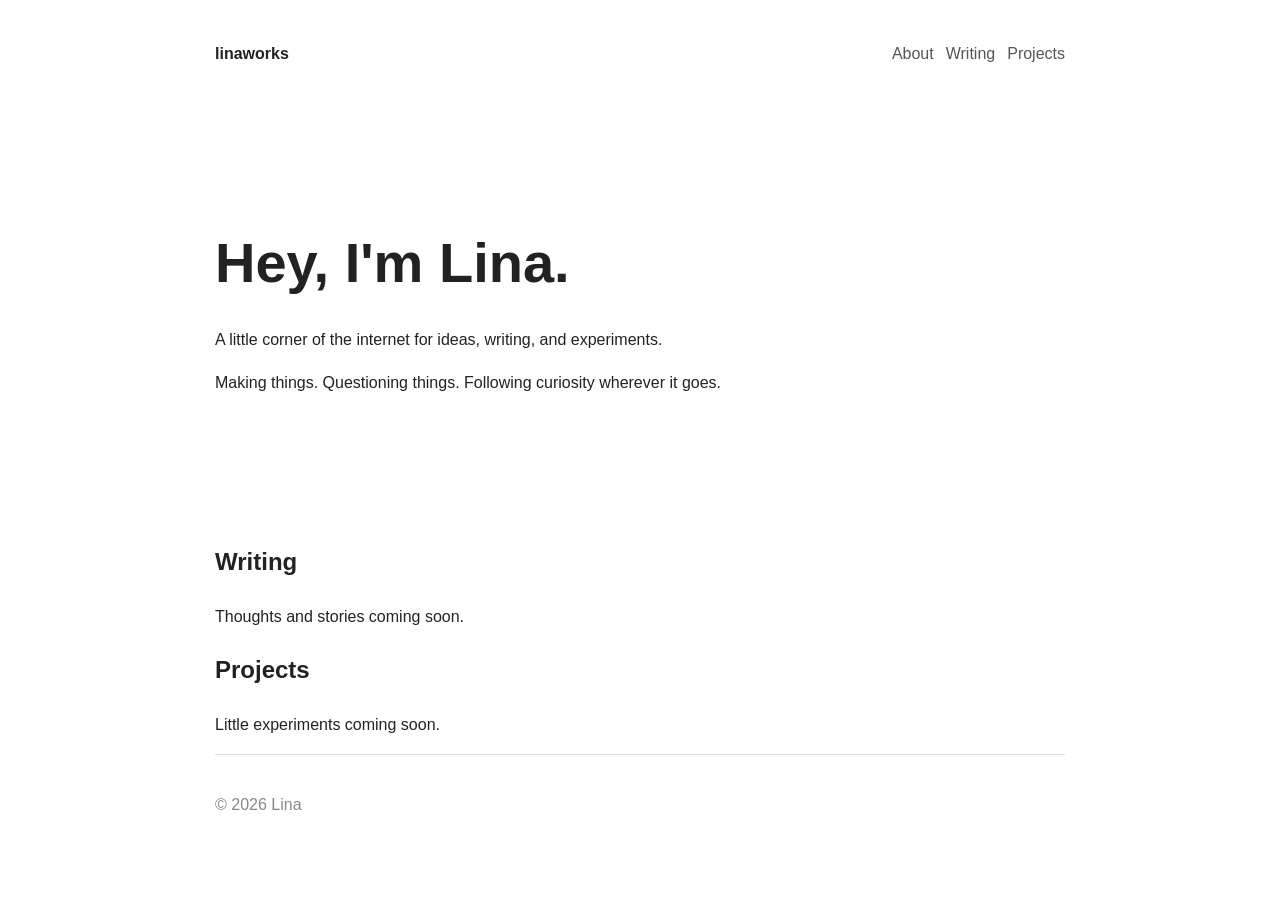
==== index.html @ 33b3e319 "Create index.html" ====
<!DOCTYPE html>
<html lang="en">
<head>
  <meta charset="UTF-8">
  <meta name="viewport" content="width=device-width, initial-scale=1.0">
  <title>Lina — A Little Corner of the Internet</title>
  <style>
    body {
      font-family: Arial, sans-serif;
      color: #222;
      background: #fff;
      max-width: 850px;
      margin: 0 auto;
      padding: 40px 24px;
      line-height: 1.7;
    }
    nav { display: flex; justify-content: space-between; gap: 20px; }
    nav a { color: #555; text-decoration: none; margin-left: 12px; }
    main { padding: 110px 0; }
    h1 { font-size: clamp(36px, 6vw, 56px); margin-bottom: 16px; }
    footer { border-top: 1px solid #ddd; padding-top: 20px; color: #888; }
  </style>
</head>
<body>
  <nav>
    <strong>linaworks</strong>
    <div><a href="#about">About</a><a href="#writing">Writing</a><a href="#projects">Projects</a></div>
  </nav>
  <main id="about">
    <h1>Hey, I'm Lina.</h1>
    <p>A little corner of the internet for ideas, writing, and experiments.</p>
    <p>Making things. Questioning things. Following curiosity wherever it goes.</p>
  </main>
  <section id="writing"><h2>Writing</h2><p>Thoughts and stories coming soon.</p></section>
  <section id="projects"><h2>Projects</h2><p>Little experiments coming soon.</p></section>
  <footer><p>© 2026 Lina</p></footer>
</body>
</html>
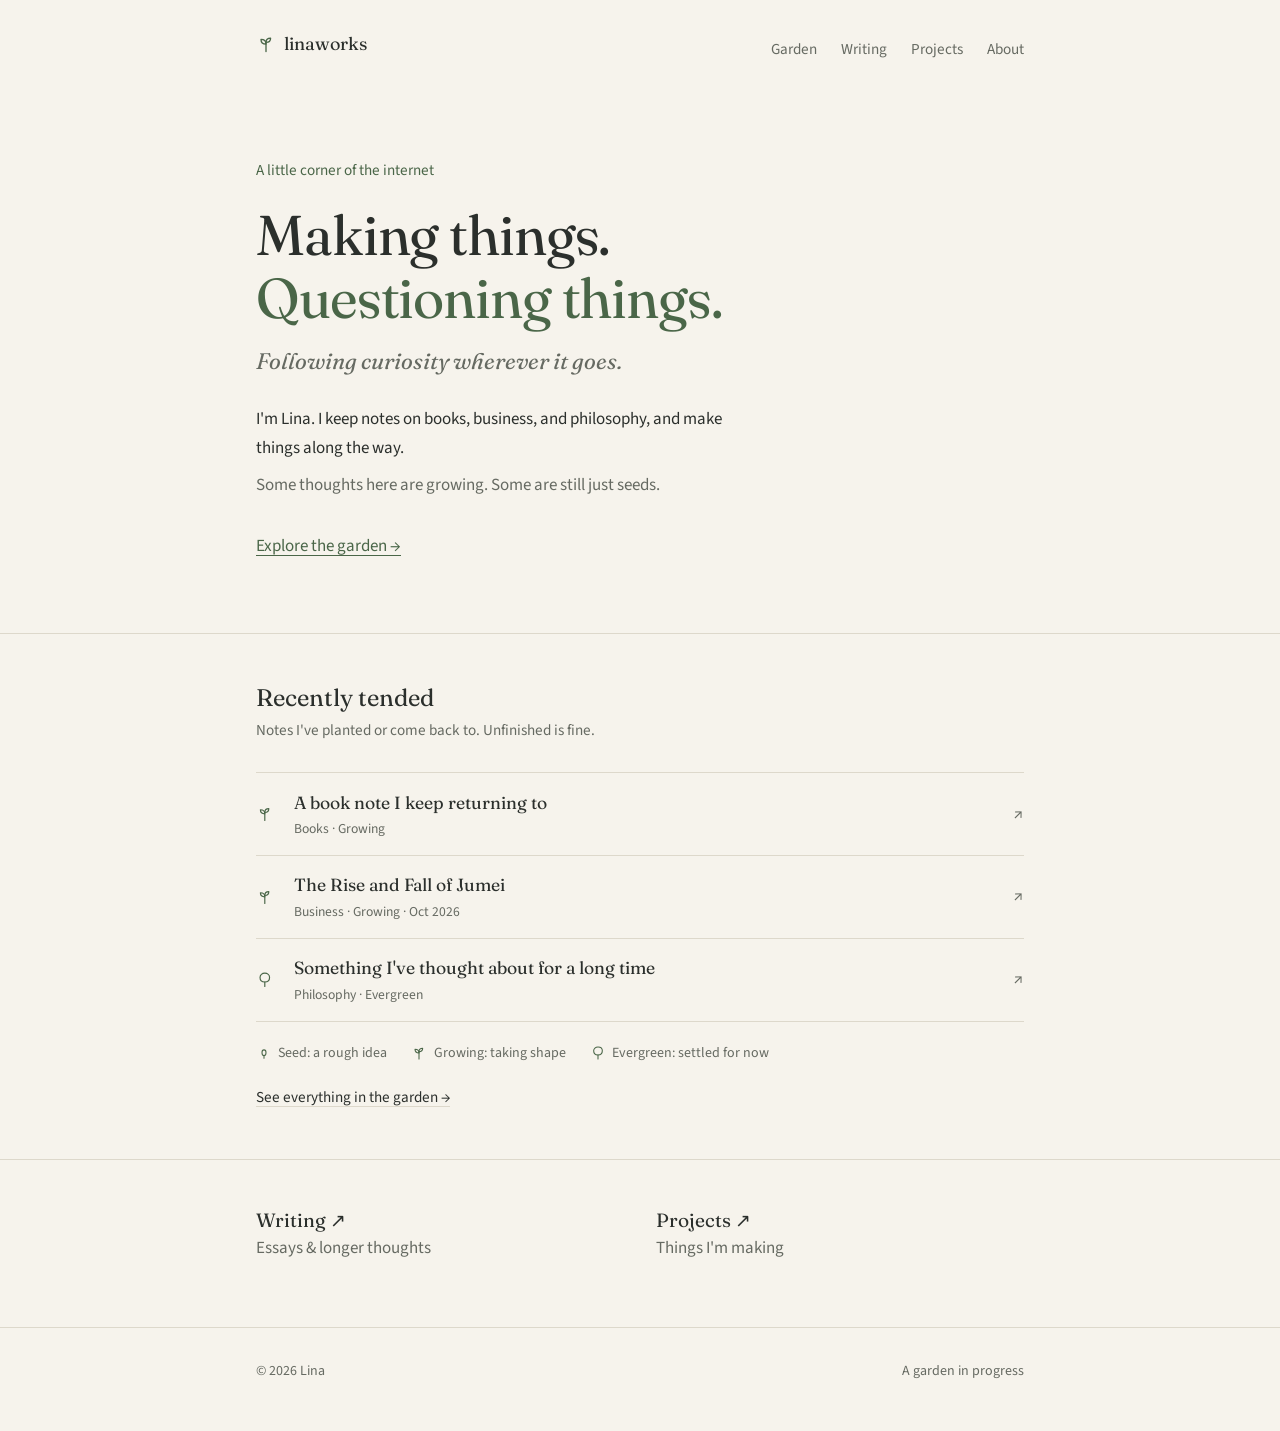
==== commit 644e51fc: "Link Jumei research note in garden" ====
--- a/index.html
+++ b/index.html
@@ -1,38 +1,219 @@
 <!DOCTYPE html>
 <html lang="en">
 <head>
-  <meta charset="UTF-8">
-  <meta name="viewport" content="width=device-width, initial-scale=1.0">
-  <title>Lina — A Little Corner of the Internet</title>
-  <style>
-    body {
-      font-family: Arial, sans-serif;
-      color: #222;
-      background: #fff;
-      max-width: 850px;
-      margin: 0 auto;
-      padding: 40px 24px;
-      line-height: 1.7;
-    }
-    nav { display: flex; justify-content: space-between; gap: 20px; }
-    nav a { color: #555; text-decoration: none; margin-left: 12px; }
-    main { padding: 110px 0; }
-    h1 { font-size: clamp(36px, 6vw, 56px); margin-bottom: 16px; }
-    footer { border-top: 1px solid #ddd; padding-top: 20px; color: #888; }
-  </style>
+<meta charset="utf-8">
+<meta name="viewport" content="width=device-width, initial-scale=1">
+<title>linaworks</title>
+<meta name="description" content="Making things. Questioning things. Following curiosity wherever it goes.">
+<meta property="og:type" content="website">
+<meta property="og:title" content="linaworks">
+<meta property="og:description" content="Notes on books, business, and philosophy, and things I'm making.">
+<link rel="preconnect" href="https://fonts.googleapis.com">
+<link rel="preconnect" href="https://fonts.gstatic.com" crossorigin>
+<link href="https://fonts.googleapis.com/css2?family=Fraunces:opsz,wght@9..144,400;9..144,500&family=Source+Sans+3:ital,wght@0,400;0,500;1,400&display=swap" rel="stylesheet">
+<style>:root {
+    --bg: #F6F3EC;
+    --ink: #2B2F2C;
+    --muted: #666A62;
+    --green: #4A6648;
+    --tint: #E3E9DA;
+    --line: #DDD8CB;
+    --serif: "Fraunces", Georgia, "Noto Serif SC", "Songti SC", serif;
+    --sans: "Source Sans 3", "Segoe UI", system-ui, -apple-system, "PingFang SC", "Microsoft YaHei", "Noto Sans SC", sans-serif;
+  }
+  * { box-sizing: border-box; }
+  html { -webkit-text-size-adjust: 100%; }
+  body {
+    margin: 0;
+    background: var(--bg);
+    color: var(--ink);
+    font: 400 1.0625rem/1.7 var(--sans);
+  }
+  a { color: inherit; text-decoration-color: var(--line); text-underline-offset: 0.25em; }
+  a:hover { color: var(--green); text-decoration-color: var(--green); }
+  a:focus-visible { outline: 2px solid var(--green); outline-offset: 3px; border-radius: 2px; }
+
+  .wrap { max-width: 56rem; margin: 0 auto; padding: 0 clamp(1.5rem, 5vw, 4rem); }
+
+  header { padding: 2rem 0 0; }
+  header .wrap { display: flex; justify-content: space-between; align-items: baseline; gap: 1rem; flex-wrap: wrap; }
+  .mark { display: inline-flex; align-items: center; gap: 0.5rem; font: 400 1.125rem var(--serif); text-decoration: none; }
+  .mark svg { width: 1.25rem; height: 1.25rem; color: var(--green); }
+  nav { display: flex; gap: 1.5rem; font-size: 0.95rem; }
+  nav a { text-decoration: none; color: var(--muted); }
+  nav a:hover, nav a[aria-current] { color: var(--ink); }
+
+  .hero { padding: 6rem 0 4.5rem; }
+  .hero .kicker { color: var(--green); font-size: 0.95rem; margin: 0 0 1.25rem; }
+  h1 {
+    font: 400 clamp(2.25rem, 7vw, 3.5rem)/1.12 var(--serif);
+    letter-spacing: -0.02em;
+    margin: 0 0 1.75rem;
+  }
+  h1 span { display: block; }
+  h1 { margin-bottom: 1rem; }
+  .hero p.line { font: 400 clamp(1.15rem, 3.5vw, 1.4rem)/1.4 var(--serif); color: var(--green); margin: 0 0 1.75rem; }
+  .hero p { max-width: 32rem; margin: 0 0 0.5rem; color: var(--ink); }
+  .hero p.soft { color: var(--muted); }
+  .hero .go { display: inline-block; margin-top: 1.5rem; color: var(--green); text-decoration-color: var(--green); }
+
+  h2 { font: 400 1.5rem/1.3 var(--serif); margin: 0 0 0.35rem; }
+  .sub { color: var(--muted); font-size: 0.95rem; margin: 0 0 1.75rem; }
+
+  .garden { padding: 3rem 0; border-top: 1px solid var(--line); }
+  .notes { list-style: none; margin: 0; padding: 0; }
+  .notes li { border-top: 1px solid var(--line); }
+  .notes li:last-child { border-bottom: 1px solid var(--line); }
+  .notes a {
+    display: grid;
+    grid-template-columns: 1.5rem 1fr auto;
+    gap: 0.9rem;
+    align-items: baseline;
+    padding: 0.9rem 0;
+    text-decoration: none;
+  }
+  .notes svg { width: 1.1rem; height: 1.1rem; color: var(--green); align-self: center; }
+  .notes .title { font-family: var(--serif); font-size: 1.1rem; }
+  .notes .meta { color: var(--muted); font-size: 0.85rem; text-align: right; }
+  .notes a:hover .title { color: var(--green); }
+
+  .legend { display: flex; flex-wrap: wrap; gap: 0.5rem 1.5rem; margin: 1.25rem 0 0; padding: 0; list-style: none; color: var(--muted); font-size: 0.875rem; }
+  .legend li { display: inline-flex; align-items: center; gap: 0.4rem; }
+  .legend svg { width: 1rem; height: 1rem; color: var(--green); }
+  .more { margin: 1.25rem 0 0; font-size: 0.95rem; }
+
+  .doors { padding: 3rem 0 4rem; border-top: 1px solid var(--line); }
+  .doors dl { margin: 0; display: grid; gap: 1.5rem; }
+  .doors dt { font: 400 1.2rem var(--serif); }
+  .doors dt a { text-decoration: none; }
+  .doors dd { margin: 0.1rem 0 0; color: var(--muted); }
+
+  footer { padding: 2rem 0 3rem; border-top: 1px solid var(--line); color: var(--muted); font-size: 0.875rem; }
+  footer .wrap { display: flex; justify-content: space-between; flex-wrap: wrap; gap: 0.5rem 1.5rem; }
+
+  @media (max-width: 30rem) {
+    .hero { padding: 4rem 0 3rem; }
+    .notes a { grid-template-columns: 1.5rem 1fr; }
+    .notes .meta { grid-column: 2; text-align: left; margin-top: -0.4rem; }
+  }
+
+  .page { padding: 4.5rem 0 4rem; }
+  .page h1 { font-size: clamp(2rem, 6vw, 2.75rem); margin-bottom: 1rem; }
+  .page .lede { color: var(--muted); max-width: 32rem; margin: 0 0 2.5rem; }
+  .page p { max-width: 34rem; }
+  .empty { border: 1px dashed var(--line); border-radius: 6px; padding: 1.5rem; color: var(--muted); max-width: 34rem; }
+  .empty p { margin: 0; }
+
+  /* look matched to the reference screenshot */
+  .hero h1 span:nth-child(2) { color: var(--green); }
+  .hero p.line { font: italic 400 clamp(1.15rem, 3.5vw, 1.4rem)/1.4 var(--serif); color: var(--muted); }
+  .notes a { grid-template-columns: 1.5rem 1fr auto; align-items: center; }
+  .notes .text { display: block; }
+  .notes .title { display: block; }
+  .notes .meta { display: block; text-align: left; font-size: 0.85rem; color: var(--muted); }
+  .notes .arrow { color: var(--muted); }
+  .doors dl { grid-template-columns: 1fr 1fr; gap: 1.5rem 2rem; }
+  @media (max-width: 30rem) {
+    .notes a { grid-template-columns: 1.5rem 1fr auto; }
+    .notes .meta { grid-column: auto; margin-top: 0; }
+    .doors dl { grid-template-columns: 1fr; }
+  }
+</style>
 </head>
 <body>
-  <nav>
-    <strong>linaworks</strong>
-    <div><a href="#about">About</a><a href="#writing">Writing</a><a href="#projects">Projects</a></div>
-  </nav>
-  <main id="about">
-    <h1>Hey, I'm Lina.</h1>
-    <p>A little corner of the internet for ideas, writing, and experiments.</p>
-    <p>Making things. Questioning things. Following curiosity wherever it goes.</p>
-  </main>
-  <section id="writing"><h2>Writing</h2><p>Thoughts and stories coming soon.</p></section>
-  <section id="projects"><h2>Projects</h2><p>Little experiments coming soon.</p></section>
-  <footer><p>© 2026 Lina</p></footer>
+
+<!-- Growth-stage icons, reused below -->
+<svg width="0" height="0" style="position:absolute" aria-hidden="true">
+  <symbol id="seed" viewBox="0 0 24 24" fill="none" stroke="currentColor" stroke-width="1.6" stroke-linecap="round" stroke-linejoin="round">
+    <path d="M12 20v-4"/><ellipse cx="12" cy="11.5" rx="3" ry="4.2"/>
+  </symbol>
+  <symbol id="sprout" viewBox="0 0 24 24" fill="none" stroke="currentColor" stroke-width="1.6" stroke-linecap="round" stroke-linejoin="round">
+    <path d="M12 21V11"/><path d="M12 12c0-3.5-2.5-5.5-6-5.5 0 3.5 2.5 5.5 6 5.5z"/><path d="M12 10c0-3 2.2-5 5.5-5 0 3-2.2 5-5.5 5z"/>
+  </symbol>
+  <symbol id="tree" viewBox="0 0 24 24" fill="none" stroke="currentColor" stroke-width="1.6" stroke-linecap="round" stroke-linejoin="round">
+    <path d="M12 21v-6"/><path d="M12 15c-4 0-6.5-2.8-6.5-6.2C5.5 5.4 8.3 3 12 3s6.5 2.4 6.5 5.8c0 3.4-2.5 6.2-6.5 6.2z"/>
+  </symbol>
+</svg>
+
+<header>
+  <div class="wrap">
+    <a class="mark" href="/">
+      <svg aria-hidden="true"><use href="#sprout"/></svg>
+      linaworks
+    </a>
+    <nav aria-label="Main">
+      <a href="/garden/">Garden</a>
+      <a href="/writing/">Writing</a>
+      <a href="/projects/">Projects</a>
+      <a href="/about/">About</a>
+    </nav>
+  </div>
+</header>
+
+<main>
+  <section class="hero">
+    <div class="wrap">
+      <p class="kicker">A little corner of the internet</p>
+      <h1>
+        <span>Making things.</span>
+        <span>Questioning things.</span>
+      </h1>
+      <p class="line">Following curiosity wherever it goes.</p>
+      <p>I'm Lina. I keep notes on books, business, and philosophy, and make things along the way.</p>
+      <p class="soft">Some thoughts here are growing. Some are still just seeds.</p>
+      <a class="go" href="/garden/">Explore the garden →</a>
+    </div>
+  </section>
+
+  <section class="garden" aria-labelledby="garden-h">
+    <div class="wrap">
+      <h2 id="garden-h">Recently tended</h2>
+      <p class="sub">Notes I've planted or come back to. Unfinished is fine.</p>
+
+      <!-- Placeholder notes: replace with your real ones, newest "tended" first -->
+      <ul class="notes">
+        <li><a href="/garden/note-one/">
+          <svg aria-hidden="true"><use href="#sprout"/></svg><span class="text"><span class="title">A book note I keep returning to</span><span class="meta">Books · Growing</span></span><span class="arrow" aria-hidden="true">↗</span>
+        </a></li>
+        <li><a href="/garden/jumei/">
+          <svg aria-hidden="true"><use href="#sprout"/></svg><span class="text"><span class="title">The Rise and Fall of Jumei</span><span class="meta">Business · Growing · Oct 2026</span></span><span class="arrow" aria-hidden="true">↗</span>
+        </a></li>
+        <li><a href="/garden/note-three/">
+          <svg aria-hidden="true"><use href="#tree"/></svg><span class="text"><span class="title">Something I've thought about for a long time</span><span class="meta">Philosophy · Evergreen</span></span><span class="arrow" aria-hidden="true">↗</span>
+        </a></li>
+      </ul>
+
+      <ul class="legend" aria-label="Growth stages">
+        <li><svg aria-hidden="true"><use href="#seed"/></svg>Seed: a rough idea</li>
+        <li><svg aria-hidden="true"><use href="#sprout"/></svg>Growing: taking shape</li>
+        <li><svg aria-hidden="true"><use href="#tree"/></svg>Evergreen: settled for now</li>
+      </ul>
+      <p class="more"><a href="/garden/">See everything in the garden →</a></p>
+    </div>
+  </section>
+
+  <section class="doors" aria-label="More">
+    <div class="wrap">
+      <dl>
+        <div>
+          <dt><a href="/writing/">Writing ↗</a></dt>
+          <dd>Essays &amp; longer thoughts</dd>
+        </div>
+        <div>
+          <dt><a href="/projects/">Projects ↗</a></dt>
+          <dd>Things I'm making</dd>
+        </div>
+      </dl>
+    </div>
+  </section>
+</main>
+
+<footer>
+  <div class="wrap">
+    <span>© 2026 Lina</span>
+    <span>A garden in progress</span>
+  </div>
+</footer>
+
 </body>
 </html>
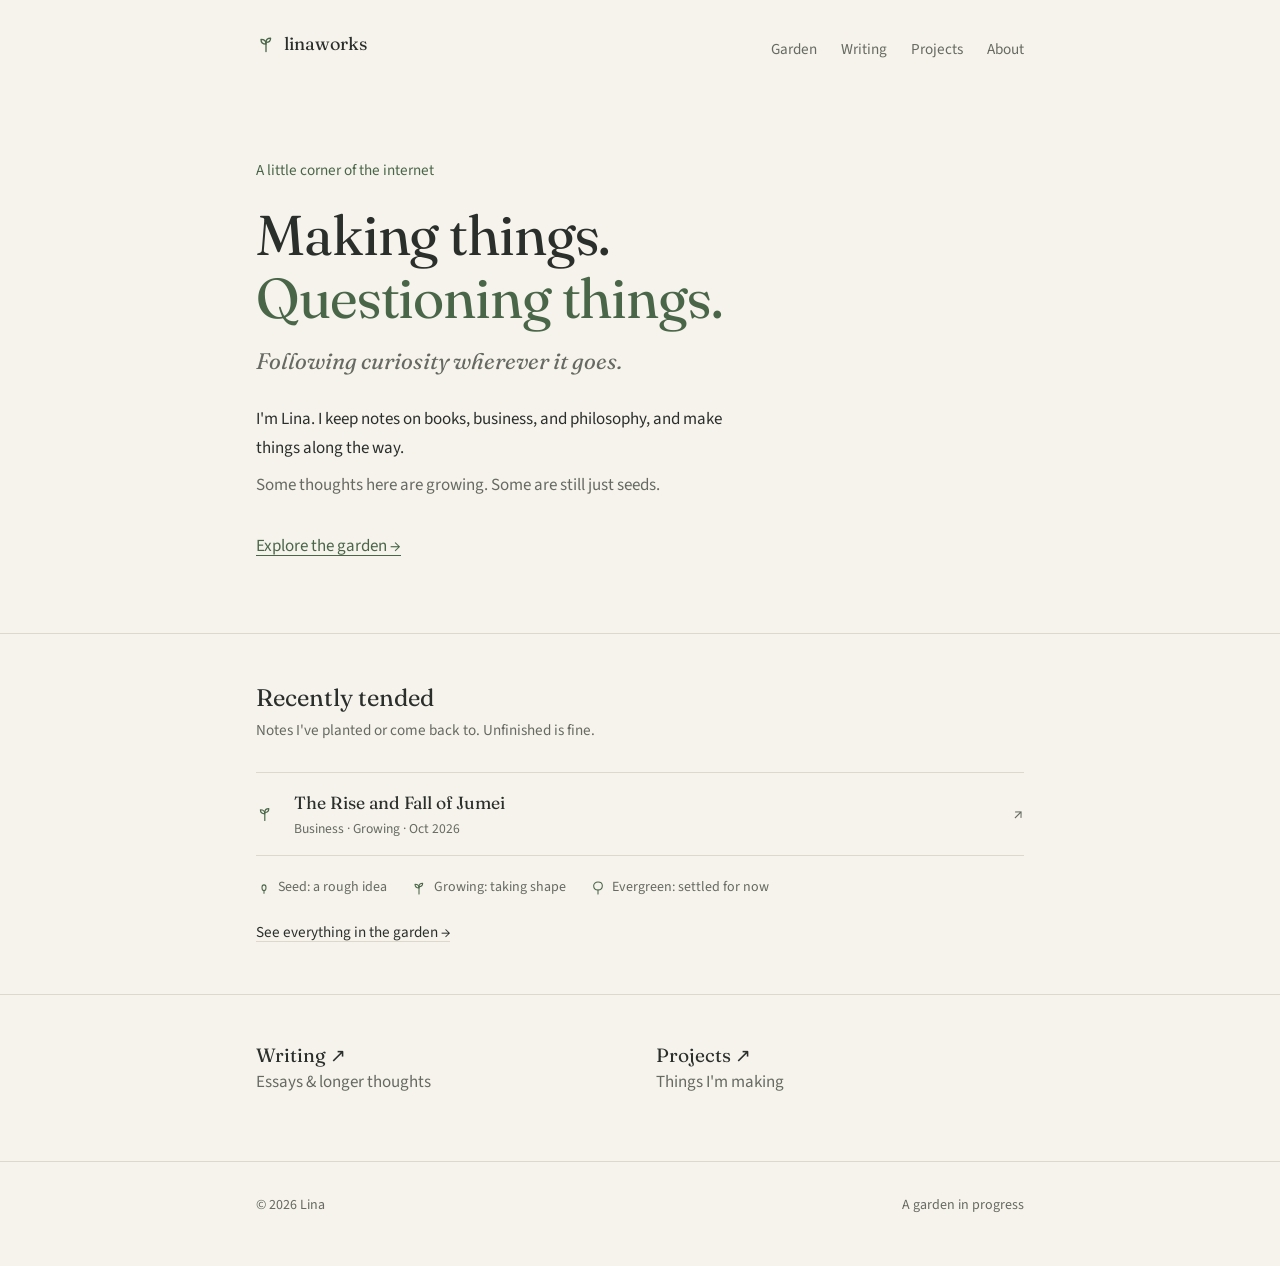
==== commit 186e9c1a: "Improve website indexing and hide placeholder garden notes" ====
--- a/index.html
+++ b/index.html
@@ -1,219 +1,214 @@
-<!DOCTYPE html>
-<html lang="en">
-<head>
-<meta charset="utf-8">
-<meta name="viewport" content="width=device-width, initial-scale=1">
-<title>linaworks</title>
-<meta name="description" content="Making things. Questioning things. Following curiosity wherever it goes.">
-<meta property="og:type" content="website">
-<meta property="og:title" content="linaworks">
-<meta property="og:description" content="Notes on books, business, and philosophy, and things I'm making.">
-<link rel="preconnect" href="https://fonts.googleapis.com">
-<link rel="preconnect" href="https://fonts.gstatic.com" crossorigin>
-<link href="https://fonts.googleapis.com/css2?family=Fraunces:opsz,wght@9..144,400;9..144,500&family=Source+Sans+3:ital,wght@0,400;0,500;1,400&display=swap" rel="stylesheet">
-<style>:root {
-    --bg: #F6F3EC;
-    --ink: #2B2F2C;
-    --muted: #666A62;
-    --green: #4A6648;
-    --tint: #E3E9DA;
-    --line: #DDD8CB;
-    --serif: "Fraunces", Georgia, "Noto Serif SC", "Songti SC", serif;
-    --sans: "Source Sans 3", "Segoe UI", system-ui, -apple-system, "PingFang SC", "Microsoft YaHei", "Noto Sans SC", sans-serif;
-  }
-  * { box-sizing: border-box; }
-  html { -webkit-text-size-adjust: 100%; }
-  body {
-    margin: 0;
-    background: var(--bg);
-    color: var(--ink);
-    font: 400 1.0625rem/1.7 var(--sans);
-  }
-  a { color: inherit; text-decoration-color: var(--line); text-underline-offset: 0.25em; }
-  a:hover { color: var(--green); text-decoration-color: var(--green); }
-  a:focus-visible { outline: 2px solid var(--green); outline-offset: 3px; border-radius: 2px; }
-
-  .wrap { max-width: 56rem; margin: 0 auto; padding: 0 clamp(1.5rem, 5vw, 4rem); }
-
-  header { padding: 2rem 0 0; }
-  header .wrap { display: flex; justify-content: space-between; align-items: baseline; gap: 1rem; flex-wrap: wrap; }
-  .mark { display: inline-flex; align-items: center; gap: 0.5rem; font: 400 1.125rem var(--serif); text-decoration: none; }
-  .mark svg { width: 1.25rem; height: 1.25rem; color: var(--green); }
-  nav { display: flex; gap: 1.5rem; font-size: 0.95rem; }
-  nav a { text-decoration: none; color: var(--muted); }
-  nav a:hover, nav a[aria-current] { color: var(--ink); }
-
-  .hero { padding: 6rem 0 4.5rem; }
-  .hero .kicker { color: var(--green); font-size: 0.95rem; margin: 0 0 1.25rem; }
-  h1 {
-    font: 400 clamp(2.25rem, 7vw, 3.5rem)/1.12 var(--serif);
-    letter-spacing: -0.02em;
-    margin: 0 0 1.75rem;
-  }
-  h1 span { display: block; }
-  h1 { margin-bottom: 1rem; }
-  .hero p.line { font: 400 clamp(1.15rem, 3.5vw, 1.4rem)/1.4 var(--serif); color: var(--green); margin: 0 0 1.75rem; }
-  .hero p { max-width: 32rem; margin: 0 0 0.5rem; color: var(--ink); }
-  .hero p.soft { color: var(--muted); }
-  .hero .go { display: inline-block; margin-top: 1.5rem; color: var(--green); text-decoration-color: var(--green); }
-
-  h2 { font: 400 1.5rem/1.3 var(--serif); margin: 0 0 0.35rem; }
-  .sub { color: var(--muted); font-size: 0.95rem; margin: 0 0 1.75rem; }
-
-  .garden { padding: 3rem 0; border-top: 1px solid var(--line); }
-  .notes { list-style: none; margin: 0; padding: 0; }
-  .notes li { border-top: 1px solid var(--line); }
-  .notes li:last-child { border-bottom: 1px solid var(--line); }
-  .notes a {
-    display: grid;
-    grid-template-columns: 1.5rem 1fr auto;
-    gap: 0.9rem;
-    align-items: baseline;
-    padding: 0.9rem 0;
-    text-decoration: none;
-  }
-  .notes svg { width: 1.1rem; height: 1.1rem; color: var(--green); align-self: center; }
-  .notes .title { font-family: var(--serif); font-size: 1.1rem; }
-  .notes .meta { color: var(--muted); font-size: 0.85rem; text-align: right; }
-  .notes a:hover .title { color: var(--green); }
-
-  .legend { display: flex; flex-wrap: wrap; gap: 0.5rem 1.5rem; margin: 1.25rem 0 0; padding: 0; list-style: none; color: var(--muted); font-size: 0.875rem; }
-  .legend li { display: inline-flex; align-items: center; gap: 0.4rem; }
-  .legend svg { width: 1rem; height: 1rem; color: var(--green); }
-  .more { margin: 1.25rem 0 0; font-size: 0.95rem; }
-
-  .doors { padding: 3rem 0 4rem; border-top: 1px solid var(--line); }
-  .doors dl { margin: 0; display: grid; gap: 1.5rem; }
-  .doors dt { font: 400 1.2rem var(--serif); }
-  .doors dt a { text-decoration: none; }
-  .doors dd { margin: 0.1rem 0 0; color: var(--muted); }
-
-  footer { padding: 2rem 0 3rem; border-top: 1px solid var(--line); color: var(--muted); font-size: 0.875rem; }
-  footer .wrap { display: flex; justify-content: space-between; flex-wrap: wrap; gap: 0.5rem 1.5rem; }
-
-  @media (max-width: 30rem) {
-    .hero { padding: 4rem 0 3rem; }
-    .notes a { grid-template-columns: 1.5rem 1fr; }
-    .notes .meta { grid-column: 2; text-align: left; margin-top: -0.4rem; }
-  }
-
-  .page { padding: 4.5rem 0 4rem; }
-  .page h1 { font-size: clamp(2rem, 6vw, 2.75rem); margin-bottom: 1rem; }
-  .page .lede { color: var(--muted); max-width: 32rem; margin: 0 0 2.5rem; }
-  .page p { max-width: 34rem; }
-  .empty { border: 1px dashed var(--line); border-radius: 6px; padding: 1.5rem; color: var(--muted); max-width: 34rem; }
-  .empty p { margin: 0; }
-
-  /* look matched to the reference screenshot */
-  .hero h1 span:nth-child(2) { color: var(--green); }
-  .hero p.line { font: italic 400 clamp(1.15rem, 3.5vw, 1.4rem)/1.4 var(--serif); color: var(--muted); }
-  .notes a { grid-template-columns: 1.5rem 1fr auto; align-items: center; }
-  .notes .text { display: block; }
-  .notes .title { display: block; }
-  .notes .meta { display: block; text-align: left; font-size: 0.85rem; color: var(--muted); }
-  .notes .arrow { color: var(--muted); }
-  .doors dl { grid-template-columns: 1fr 1fr; gap: 1.5rem 2rem; }
-  @media (max-width: 30rem) {
-    .notes a { grid-template-columns: 1.5rem 1fr auto; }
-    .notes .meta { grid-column: auto; margin-top: 0; }
-    .doors dl { grid-template-columns: 1fr; }
-  }
-</style>
-</head>
-<body>
-
-<!-- Growth-stage icons, reused below -->
-<svg width="0" height="0" style="position:absolute" aria-hidden="true">
-  <symbol id="seed" viewBox="0 0 24 24" fill="none" stroke="currentColor" stroke-width="1.6" stroke-linecap="round" stroke-linejoin="round">
-    <path d="M12 20v-4"/><ellipse cx="12" cy="11.5" rx="3" ry="4.2"/>
-  </symbol>
-  <symbol id="sprout" viewBox="0 0 24 24" fill="none" stroke="currentColor" stroke-width="1.6" stroke-linecap="round" stroke-linejoin="round">
-    <path d="M12 21V11"/><path d="M12 12c0-3.5-2.5-5.5-6-5.5 0 3.5 2.5 5.5 6 5.5z"/><path d="M12 10c0-3 2.2-5 5.5-5 0 3-2.2 5-5.5 5z"/>
-  </symbol>
-  <symbol id="tree" viewBox="0 0 24 24" fill="none" stroke="currentColor" stroke-width="1.6" stroke-linecap="round" stroke-linejoin="round">
-    <path d="M12 21v-6"/><path d="M12 15c-4 0-6.5-2.8-6.5-6.2C5.5 5.4 8.3 3 12 3s6.5 2.4 6.5 5.8c0 3.4-2.5 6.2-6.5 6.2z"/>
-  </symbol>
-</svg>
-
-<header>
-  <div class="wrap">
-    <a class="mark" href="/">
-      <svg aria-hidden="true"><use href="#sprout"/></svg>
-      linaworks
-    </a>
-    <nav aria-label="Main">
-      <a href="/garden/">Garden</a>
-      <a href="/writing/">Writing</a>
-      <a href="/projects/">Projects</a>
-      <a href="/about/">About</a>
-    </nav>
-  </div>
-</header>
-
-<main>
-  <section class="hero">
-    <div class="wrap">
-      <p class="kicker">A little corner of the internet</p>
-      <h1>
-        <span>Making things.</span>
-        <span>Questioning things.</span>
-      </h1>
-      <p class="line">Following curiosity wherever it goes.</p>
-      <p>I'm Lina. I keep notes on books, business, and philosophy, and make things along the way.</p>
-      <p class="soft">Some thoughts here are growing. Some are still just seeds.</p>
-      <a class="go" href="/garden/">Explore the garden →</a>
-    </div>
-  </section>
-
-  <section class="garden" aria-labelledby="garden-h">
-    <div class="wrap">
-      <h2 id="garden-h">Recently tended</h2>
-      <p class="sub">Notes I've planted or come back to. Unfinished is fine.</p>
-
-      <!-- Placeholder notes: replace with your real ones, newest "tended" first -->
-      <ul class="notes">
-        <li><a href="/garden/note-one/">
-          <svg aria-hidden="true"><use href="#sprout"/></svg><span class="text"><span class="title">A book note I keep returning to</span><span class="meta">Books · Growing</span></span><span class="arrow" aria-hidden="true">↗</span>
-        </a></li>
-        <li><a href="/garden/jumei/">
-          <svg aria-hidden="true"><use href="#sprout"/></svg><span class="text"><span class="title">The Rise and Fall of Jumei</span><span class="meta">Business · Growing · Oct 2026</span></span><span class="arrow" aria-hidden="true">↗</span>
-        </a></li>
-        <li><a href="/garden/note-three/">
-          <svg aria-hidden="true"><use href="#tree"/></svg><span class="text"><span class="title">Something I've thought about for a long time</span><span class="meta">Philosophy · Evergreen</span></span><span class="arrow" aria-hidden="true">↗</span>
-        </a></li>
-      </ul>
-
-      <ul class="legend" aria-label="Growth stages">
-        <li><svg aria-hidden="true"><use href="#seed"/></svg>Seed: a rough idea</li>
-        <li><svg aria-hidden="true"><use href="#sprout"/></svg>Growing: taking shape</li>
-        <li><svg aria-hidden="true"><use href="#tree"/></svg>Evergreen: settled for now</li>
-      </ul>
-      <p class="more"><a href="/garden/">See everything in the garden →</a></p>
-    </div>
-  </section>
-
-  <section class="doors" aria-label="More">
-    <div class="wrap">
-      <dl>
-        <div>
-          <dt><a href="/writing/">Writing ↗</a></dt>
-          <dd>Essays &amp; longer thoughts</dd>
-        </div>
-        <div>
-          <dt><a href="/projects/">Projects ↗</a></dt>
-          <dd>Things I'm making</dd>
-        </div>
-      </dl>
-    </div>
-  </section>
-</main>
-
-<footer>
-  <div class="wrap">
-    <span>© 2026 Lina</span>
-    <span>A garden in progress</span>
-  </div>
-</footer>
-
-</body>
-</html>
+<!DOCTYPE html>
+<html lang="en">
+<head>
+<meta charset="utf-8">
+<meta name="viewport" content="width=device-width, initial-scale=1">
+<title>linaworks</title>
+<meta name="description" content="Making things. Questioning things. Following curiosity wherever it goes.">
+<meta property="og:type" content="website">
+<meta property="og:title" content="linaworks">
+<meta property="og:description" content="Notes on books, business, and philosophy, and things I'm making.">
+<link rel="canonical" href="https://linaworks.github.io/">
+<link rel="preconnect" href="https://fonts.googleapis.com">
+<link rel="preconnect" href="https://fonts.gstatic.com" crossorigin>
+<link href="https://fonts.googleapis.com/css2?family=Fraunces:opsz,wght@9..144,400;9..144,500&family=Source+Sans+3:ital,wght@0,400;0,500;1,400&display=swap" rel="stylesheet">
+<style>:root {
+    --bg: #F6F3EC;
+    --ink: #2B2F2C;
+    --muted: #666A62;
+    --green: #4A6648;
+    --tint: #E3E9DA;
+    --line: #DDD8CB;
+    --serif: "Fraunces", Georgia, "Noto Serif SC", "Songti SC", serif;
+    --sans: "Source Sans 3", "Segoe UI", system-ui, -apple-system, "PingFang SC", "Microsoft YaHei", "Noto Sans SC", sans-serif;
+  }
+  * { box-sizing: border-box; }
+  html { -webkit-text-size-adjust: 100%; }
+  body {
+    margin: 0;
+    background: var(--bg);
+    color: var(--ink);
+    font: 400 1.0625rem/1.7 var(--sans);
+  }
+  a { color: inherit; text-decoration-color: var(--line); text-underline-offset: 0.25em; }
+  a:hover { color: var(--green); text-decoration-color: var(--green); }
+  a:focus-visible { outline: 2px solid var(--green); outline-offset: 3px; border-radius: 2px; }
+
+  .wrap { max-width: 56rem; margin: 0 auto; padding: 0 clamp(1.5rem, 5vw, 4rem); }
+
+  header { padding: 2rem 0 0; }
+  header .wrap { display: flex; justify-content: space-between; align-items: baseline; gap: 1rem; flex-wrap: wrap; }
+  .mark { display: inline-flex; align-items: center; gap: 0.5rem; font: 400 1.125rem var(--serif); text-decoration: none; }
+  .mark svg { width: 1.25rem; height: 1.25rem; color: var(--green); }
+  nav { display: flex; gap: 1.5rem; font-size: 0.95rem; }
+  nav a { text-decoration: none; color: var(--muted); }
+  nav a:hover, nav a[aria-current] { color: var(--ink); }
+
+  .hero { padding: 6rem 0 4.5rem; }
+  .hero .kicker { color: var(--green); font-size: 0.95rem; margin: 0 0 1.25rem; }
+  h1 {
+    font: 400 clamp(2.25rem, 7vw, 3.5rem)/1.12 var(--serif);
+    letter-spacing: -0.02em;
+    margin: 0 0 1.75rem;
+  }
+  h1 span { display: block; }
+  h1 { margin-bottom: 1rem; }
+  .hero p.line { font: 400 clamp(1.15rem, 3.5vw, 1.4rem)/1.4 var(--serif); color: var(--green); margin: 0 0 1.75rem; }
+  .hero p { max-width: 32rem; margin: 0 0 0.5rem; color: var(--ink); }
+  .hero p.soft { color: var(--muted); }
+  .hero .go { display: inline-block; margin-top: 1.5rem; color: var(--green); text-decoration-color: var(--green); }
+
+  h2 { font: 400 1.5rem/1.3 var(--serif); margin: 0 0 0.35rem; }
+  .sub { color: var(--muted); font-size: 0.95rem; margin: 0 0 1.75rem; }
+
+  .garden { padding: 3rem 0; border-top: 1px solid var(--line); }
+  .notes { list-style: none; margin: 0; padding: 0; }
+  .notes li { border-top: 1px solid var(--line); }
+  .notes li:last-child { border-bottom: 1px solid var(--line); }
+  .notes a {
+    display: grid;
+    grid-template-columns: 1.5rem 1fr auto;
+    gap: 0.9rem;
+    align-items: baseline;
+    padding: 0.9rem 0;
+    text-decoration: none;
+  }
+  .notes svg { width: 1.1rem; height: 1.1rem; color: var(--green); align-self: center; }
+  .notes .title { font-family: var(--serif); font-size: 1.1rem; }
+  .notes .meta { color: var(--muted); font-size: 0.85rem; text-align: right; }
+  .notes a:hover .title { color: var(--green); }
+
+  .legend { display: flex; flex-wrap: wrap; gap: 0.5rem 1.5rem; margin: 1.25rem 0 0; padding: 0; list-style: none; color: var(--muted); font-size: 0.875rem; }
+  .legend li { display: inline-flex; align-items: center; gap: 0.4rem; }
+  .legend svg { width: 1rem; height: 1rem; color: var(--green); }
+  .more { margin: 1.25rem 0 0; font-size: 0.95rem; }
+
+  .doors { padding: 3rem 0 4rem; border-top: 1px solid var(--line); }
+  .doors dl { margin: 0; display: grid; gap: 1.5rem; }
+  .doors dt { font: 400 1.2rem var(--serif); }
+  .doors dt a { text-decoration: none; }
+  .doors dd { margin: 0.1rem 0 0; color: var(--muted); }
+
+  footer { padding: 2rem 0 3rem; border-top: 1px solid var(--line); color: var(--muted); font-size: 0.875rem; }
+  footer .wrap { display: flex; justify-content: space-between; flex-wrap: wrap; gap: 0.5rem 1.5rem; }
+
+  @media (max-width: 30rem) {
+    .hero { padding: 4rem 0 3rem; }
+    .notes a { grid-template-columns: 1.5rem 1fr; }
+    .notes .meta { grid-column: 2; text-align: left; margin-top: -0.4rem; }
+  }
+
+  .page { padding: 4.5rem 0 4rem; }
+  .page h1 { font-size: clamp(2rem, 6vw, 2.75rem); margin-bottom: 1rem; }
+  .page .lede { color: var(--muted); max-width: 32rem; margin: 0 0 2.5rem; }
+  .page p { max-width: 34rem; }
+  .empty { border: 1px dashed var(--line); border-radius: 6px; padding: 1.5rem; color: var(--muted); max-width: 34rem; }
+  .empty p { margin: 0; }
+
+  /* look matched to the reference screenshot */
+  .hero h1 span:nth-child(2) { color: var(--green); }
+  .hero p.line { font: italic 400 clamp(1.15rem, 3.5vw, 1.4rem)/1.4 var(--serif); color: var(--muted); }
+  .notes a { grid-template-columns: 1.5rem 1fr auto; align-items: center; }
+  .notes .text { display: block; }
+  .notes .title { display: block; }
+  .notes .meta { display: block; text-align: left; font-size: 0.85rem; color: var(--muted); }
+  .notes .arrow { color: var(--muted); }
+  .doors dl { grid-template-columns: 1fr 1fr; gap: 1.5rem 2rem; }
+  @media (max-width: 30rem) {
+    .notes a { grid-template-columns: 1.5rem 1fr auto; }
+    .notes .meta { grid-column: auto; margin-top: 0; }
+    .doors dl { grid-template-columns: 1fr; }
+  }
+</style>
+</head>
+<body>
+
+<!-- Growth-stage icons, reused below -->
+<svg width="0" height="0" style="position:absolute" aria-hidden="true">
+  <symbol id="seed" viewBox="0 0 24 24" fill="none" stroke="currentColor" stroke-width="1.6" stroke-linecap="round" stroke-linejoin="round">
+    <path d="M12 20v-4"/><ellipse cx="12" cy="11.5" rx="3" ry="4.2"/>
+  </symbol>
+  <symbol id="sprout" viewBox="0 0 24 24" fill="none" stroke="currentColor" stroke-width="1.6" stroke-linecap="round" stroke-linejoin="round">
+    <path d="M12 21V11"/><path d="M12 12c0-3.5-2.5-5.5-6-5.5 0 3.5 2.5 5.5 6 5.5z"/><path d="M12 10c0-3 2.2-5 5.5-5 0 3-2.2 5-5.5 5z"/>
+  </symbol>
+  <symbol id="tree" viewBox="0 0 24 24" fill="none" stroke="currentColor" stroke-width="1.6" stroke-linecap="round" stroke-linejoin="round">
+    <path d="M12 21v-6"/><path d="M12 15c-4 0-6.5-2.8-6.5-6.2C5.5 5.4 8.3 3 12 3s6.5 2.4 6.5 5.8c0 3.4-2.5 6.2-6.5 6.2z"/>
+  </symbol>
+</svg>
+
+<header>
+  <div class="wrap">
+    <a class="mark" href="/">
+      <svg aria-hidden="true"><use href="#sprout"/></svg>
+      linaworks
+    </a>
+    <nav aria-label="Main">
+      <a href="/garden/">Garden</a>
+      <a href="/writing/">Writing</a>
+      <a href="/projects/">Projects</a>
+      <a href="/about/">About</a>
+    </nav>
+  </div>
+</header>
+
+<main>
+  <section class="hero">
+    <div class="wrap">
+      <p class="kicker">A little corner of the internet</p>
+      <h1>
+        <span>Making things.</span>
+        <span>Questioning things.</span>
+      </h1>
+      <p class="line">Following curiosity wherever it goes.</p>
+      <p>I'm Lina. I keep notes on books, business, and philosophy, and make things along the way.</p>
+      <p class="soft">Some thoughts here are growing. Some are still just seeds.</p>
+      <a class="go" href="/garden/">Explore the garden →</a>
+    </div>
+  </section>
+
+  <section class="garden" aria-labelledby="garden-h">
+    <div class="wrap">
+      <h2 id="garden-h">Recently tended</h2>
+      <p class="sub">Notes I've planted or come back to. Unfinished is fine.</p>
+
+      <!-- Published notes, newest "tended" first -->
+      <ul class="notes">
+        <li><a href="/garden/jumei/">
+          <svg aria-hidden="true"><use href="#sprout"/></svg><span class="text"><span class="title">The Rise and Fall of Jumei</span><span class="meta">Business · Growing · Oct 2026</span></span><span class="arrow" aria-hidden="true">↗</span>
+        </a></li>
+      </ul>
+
+      <ul class="legend" aria-label="Growth stages">
+        <li><svg aria-hidden="true"><use href="#seed"/></svg>Seed: a rough idea</li>
+        <li><svg aria-hidden="true"><use href="#sprout"/></svg>Growing: taking shape</li>
+        <li><svg aria-hidden="true"><use href="#tree"/></svg>Evergreen: settled for now</li>
+      </ul>
+      <p class="more"><a href="/garden/">See everything in the garden →</a></p>
+    </div>
+  </section>
+
+  <section class="doors" aria-label="More">
+    <div class="wrap">
+      <dl>
+        <div>
+          <dt><a href="/writing/">Writing ↗</a></dt>
+          <dd>Essays &amp; longer thoughts</dd>
+        </div>
+        <div>
+          <dt><a href="/projects/">Projects ↗</a></dt>
+          <dd>Things I'm making</dd>
+        </div>
+      </dl>
+    </div>
+  </section>
+</main>
+
+<footer>
+  <div class="wrap">
+    <span>© 2026 Lina</span>
+    <span>A garden in progress</span>
+  </div>
+</footer>
+
+</body>
+</html>
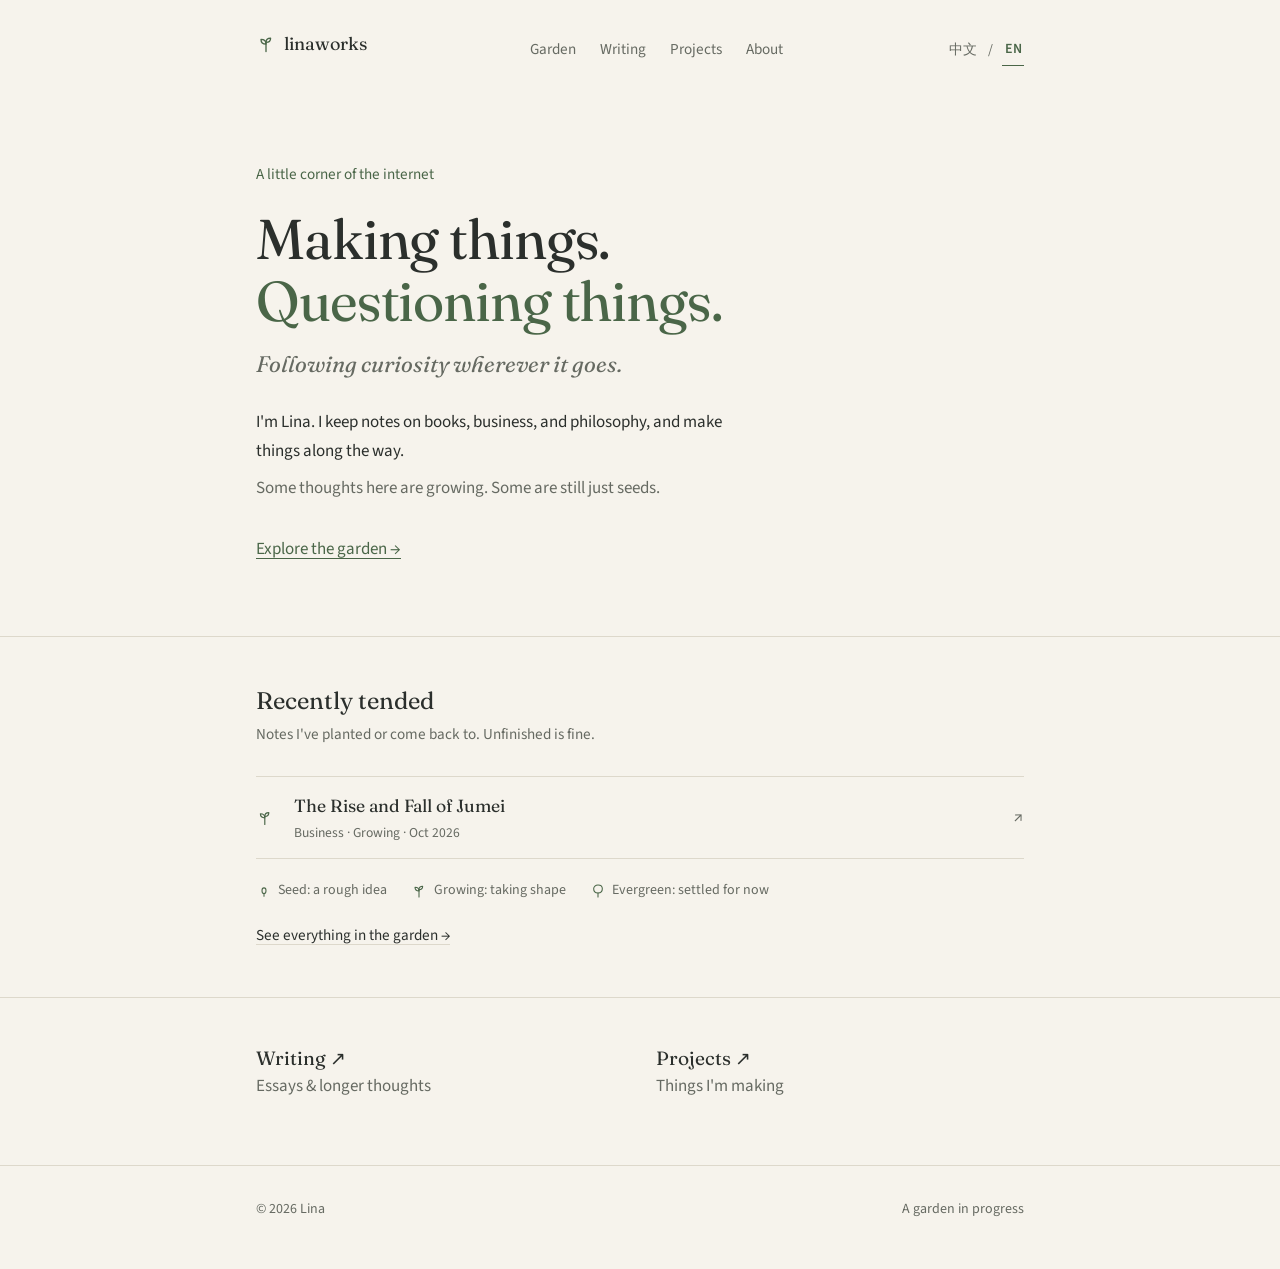
==== commit 80640f0c: "Add Chinese pages and bilingual navigation with paired article and charts" ====
--- a/index.html
+++ b/index.html
@@ -1,214 +1,221 @@
-<!DOCTYPE html>
-<html lang="en">
-<head>
-<meta charset="utf-8">
-<meta name="viewport" content="width=device-width, initial-scale=1">
-<title>linaworks</title>
-<meta name="description" content="Making things. Questioning things. Following curiosity wherever it goes.">
-<meta property="og:type" content="website">
-<meta property="og:title" content="linaworks">
-<meta property="og:description" content="Notes on books, business, and philosophy, and things I'm making.">
-<link rel="canonical" href="https://linaworks.github.io/">
-<link rel="preconnect" href="https://fonts.googleapis.com">
-<link rel="preconnect" href="https://fonts.gstatic.com" crossorigin>
-<link href="https://fonts.googleapis.com/css2?family=Fraunces:opsz,wght@9..144,400;9..144,500&family=Source+Sans+3:ital,wght@0,400;0,500;1,400&display=swap" rel="stylesheet">
-<style>:root {
-    --bg: #F6F3EC;
-    --ink: #2B2F2C;
-    --muted: #666A62;
-    --green: #4A6648;
-    --tint: #E3E9DA;
-    --line: #DDD8CB;
-    --serif: "Fraunces", Georgia, "Noto Serif SC", "Songti SC", serif;
-    --sans: "Source Sans 3", "Segoe UI", system-ui, -apple-system, "PingFang SC", "Microsoft YaHei", "Noto Sans SC", sans-serif;
-  }
-  * { box-sizing: border-box; }
-  html { -webkit-text-size-adjust: 100%; }
-  body {
-    margin: 0;
-    background: var(--bg);
-    color: var(--ink);
-    font: 400 1.0625rem/1.7 var(--sans);
-  }
-  a { color: inherit; text-decoration-color: var(--line); text-underline-offset: 0.25em; }
-  a:hover { color: var(--green); text-decoration-color: var(--green); }
-  a:focus-visible { outline: 2px solid var(--green); outline-offset: 3px; border-radius: 2px; }
-
-  .wrap { max-width: 56rem; margin: 0 auto; padding: 0 clamp(1.5rem, 5vw, 4rem); }
-
-  header { padding: 2rem 0 0; }
-  header .wrap { display: flex; justify-content: space-between; align-items: baseline; gap: 1rem; flex-wrap: wrap; }
-  .mark { display: inline-flex; align-items: center; gap: 0.5rem; font: 400 1.125rem var(--serif); text-decoration: none; }
-  .mark svg { width: 1.25rem; height: 1.25rem; color: var(--green); }
-  nav { display: flex; gap: 1.5rem; font-size: 0.95rem; }
-  nav a { text-decoration: none; color: var(--muted); }
-  nav a:hover, nav a[aria-current] { color: var(--ink); }
-
-  .hero { padding: 6rem 0 4.5rem; }
-  .hero .kicker { color: var(--green); font-size: 0.95rem; margin: 0 0 1.25rem; }
-  h1 {
-    font: 400 clamp(2.25rem, 7vw, 3.5rem)/1.12 var(--serif);
-    letter-spacing: -0.02em;
-    margin: 0 0 1.75rem;
-  }
-  h1 span { display: block; }
-  h1 { margin-bottom: 1rem; }
-  .hero p.line { font: 400 clamp(1.15rem, 3.5vw, 1.4rem)/1.4 var(--serif); color: var(--green); margin: 0 0 1.75rem; }
-  .hero p { max-width: 32rem; margin: 0 0 0.5rem; color: var(--ink); }
-  .hero p.soft { color: var(--muted); }
-  .hero .go { display: inline-block; margin-top: 1.5rem; color: var(--green); text-decoration-color: var(--green); }
-
-  h2 { font: 400 1.5rem/1.3 var(--serif); margin: 0 0 0.35rem; }
-  .sub { color: var(--muted); font-size: 0.95rem; margin: 0 0 1.75rem; }
-
-  .garden { padding: 3rem 0; border-top: 1px solid var(--line); }
-  .notes { list-style: none; margin: 0; padding: 0; }
-  .notes li { border-top: 1px solid var(--line); }
-  .notes li:last-child { border-bottom: 1px solid var(--line); }
-  .notes a {
-    display: grid;
-    grid-template-columns: 1.5rem 1fr auto;
-    gap: 0.9rem;
-    align-items: baseline;
-    padding: 0.9rem 0;
-    text-decoration: none;
-  }
-  .notes svg { width: 1.1rem; height: 1.1rem; color: var(--green); align-self: center; }
-  .notes .title { font-family: var(--serif); font-size: 1.1rem; }
-  .notes .meta { color: var(--muted); font-size: 0.85rem; text-align: right; }
-  .notes a:hover .title { color: var(--green); }
-
-  .legend { display: flex; flex-wrap: wrap; gap: 0.5rem 1.5rem; margin: 1.25rem 0 0; padding: 0; list-style: none; color: var(--muted); font-size: 0.875rem; }
-  .legend li { display: inline-flex; align-items: center; gap: 0.4rem; }
-  .legend svg { width: 1rem; height: 1rem; color: var(--green); }
-  .more { margin: 1.25rem 0 0; font-size: 0.95rem; }
-
-  .doors { padding: 3rem 0 4rem; border-top: 1px solid var(--line); }
-  .doors dl { margin: 0; display: grid; gap: 1.5rem; }
-  .doors dt { font: 400 1.2rem var(--serif); }
-  .doors dt a { text-decoration: none; }
-  .doors dd { margin: 0.1rem 0 0; color: var(--muted); }
-
-  footer { padding: 2rem 0 3rem; border-top: 1px solid var(--line); color: var(--muted); font-size: 0.875rem; }
-  footer .wrap { display: flex; justify-content: space-between; flex-wrap: wrap; gap: 0.5rem 1.5rem; }
-
-  @media (max-width: 30rem) {
-    .hero { padding: 4rem 0 3rem; }
-    .notes a { grid-template-columns: 1.5rem 1fr; }
-    .notes .meta { grid-column: 2; text-align: left; margin-top: -0.4rem; }
-  }
-
-  .page { padding: 4.5rem 0 4rem; }
-  .page h1 { font-size: clamp(2rem, 6vw, 2.75rem); margin-bottom: 1rem; }
-  .page .lede { color: var(--muted); max-width: 32rem; margin: 0 0 2.5rem; }
-  .page p { max-width: 34rem; }
-  .empty { border: 1px dashed var(--line); border-radius: 6px; padding: 1.5rem; color: var(--muted); max-width: 34rem; }
-  .empty p { margin: 0; }
-
-  /* look matched to the reference screenshot */
-  .hero h1 span:nth-child(2) { color: var(--green); }
-  .hero p.line { font: italic 400 clamp(1.15rem, 3.5vw, 1.4rem)/1.4 var(--serif); color: var(--muted); }
-  .notes a { grid-template-columns: 1.5rem 1fr auto; align-items: center; }
-  .notes .text { display: block; }
-  .notes .title { display: block; }
-  .notes .meta { display: block; text-align: left; font-size: 0.85rem; color: var(--muted); }
-  .notes .arrow { color: var(--muted); }
-  .doors dl { grid-template-columns: 1fr 1fr; gap: 1.5rem 2rem; }
-  @media (max-width: 30rem) {
-    .notes a { grid-template-columns: 1.5rem 1fr auto; }
-    .notes .meta { grid-column: auto; margin-top: 0; }
-    .doors dl { grid-template-columns: 1fr; }
-  }
-</style>
-</head>
-<body>
-
-<!-- Growth-stage icons, reused below -->
-<svg width="0" height="0" style="position:absolute" aria-hidden="true">
-  <symbol id="seed" viewBox="0 0 24 24" fill="none" stroke="currentColor" stroke-width="1.6" stroke-linecap="round" stroke-linejoin="round">
-    <path d="M12 20v-4"/><ellipse cx="12" cy="11.5" rx="3" ry="4.2"/>
-  </symbol>
-  <symbol id="sprout" viewBox="0 0 24 24" fill="none" stroke="currentColor" stroke-width="1.6" stroke-linecap="round" stroke-linejoin="round">
-    <path d="M12 21V11"/><path d="M12 12c0-3.5-2.5-5.5-6-5.5 0 3.5 2.5 5.5 6 5.5z"/><path d="M12 10c0-3 2.2-5 5.5-5 0 3-2.2 5-5.5 5z"/>
-  </symbol>
-  <symbol id="tree" viewBox="0 0 24 24" fill="none" stroke="currentColor" stroke-width="1.6" stroke-linecap="round" stroke-linejoin="round">
-    <path d="M12 21v-6"/><path d="M12 15c-4 0-6.5-2.8-6.5-6.2C5.5 5.4 8.3 3 12 3s6.5 2.4 6.5 5.8c0 3.4-2.5 6.2-6.5 6.2z"/>
-  </symbol>
-</svg>
-
-<header>
-  <div class="wrap">
-    <a class="mark" href="/">
-      <svg aria-hidden="true"><use href="#sprout"/></svg>
-      linaworks
-    </a>
-    <nav aria-label="Main">
-      <a href="/garden/">Garden</a>
-      <a href="/writing/">Writing</a>
-      <a href="/projects/">Projects</a>
-      <a href="/about/">About</a>
-    </nav>
-  </div>
-</header>
-
-<main>
-  <section class="hero">
-    <div class="wrap">
-      <p class="kicker">A little corner of the internet</p>
-      <h1>
-        <span>Making things.</span>
-        <span>Questioning things.</span>
-      </h1>
-      <p class="line">Following curiosity wherever it goes.</p>
-      <p>I'm Lina. I keep notes on books, business, and philosophy, and make things along the way.</p>
-      <p class="soft">Some thoughts here are growing. Some are still just seeds.</p>
-      <a class="go" href="/garden/">Explore the garden →</a>
-    </div>
-  </section>
-
-  <section class="garden" aria-labelledby="garden-h">
-    <div class="wrap">
-      <h2 id="garden-h">Recently tended</h2>
-      <p class="sub">Notes I've planted or come back to. Unfinished is fine.</p>
-
-      <!-- Published notes, newest "tended" first -->
-      <ul class="notes">
-        <li><a href="/garden/jumei/">
-          <svg aria-hidden="true"><use href="#sprout"/></svg><span class="text"><span class="title">The Rise and Fall of Jumei</span><span class="meta">Business · Growing · Oct 2026</span></span><span class="arrow" aria-hidden="true">↗</span>
-        </a></li>
-      </ul>
-
-      <ul class="legend" aria-label="Growth stages">
-        <li><svg aria-hidden="true"><use href="#seed"/></svg>Seed: a rough idea</li>
-        <li><svg aria-hidden="true"><use href="#sprout"/></svg>Growing: taking shape</li>
-        <li><svg aria-hidden="true"><use href="#tree"/></svg>Evergreen: settled for now</li>
-      </ul>
-      <p class="more"><a href="/garden/">See everything in the garden →</a></p>
-    </div>
-  </section>
-
-  <section class="doors" aria-label="More">
-    <div class="wrap">
-      <dl>
-        <div>
-          <dt><a href="/writing/">Writing ↗</a></dt>
-          <dd>Essays &amp; longer thoughts</dd>
-        </div>
-        <div>
-          <dt><a href="/projects/">Projects ↗</a></dt>
-          <dd>Things I'm making</dd>
-        </div>
-      </dl>
-    </div>
-  </section>
-</main>
-
-<footer>
-  <div class="wrap">
-    <span>© 2026 Lina</span>
-    <span>A garden in progress</span>
-  </div>
-</footer>
-
-</body>
-</html>
+<!DOCTYPE html>
+<html lang="en">
+<head>
+<meta charset="utf-8">
+<meta name="viewport" content="width=device-width, initial-scale=1">
+<title>linaworks</title>
+<meta name="description" content="Making things. Questioning things. Following curiosity wherever it goes.">
+<meta property="og:type" content="website">
+<meta property="og:title" content="linaworks">
+<meta property="og:description" content="Notes on books, business, and philosophy, and things I'm making.">
+<link rel="canonical" href="https://linaworks.github.io/">
+<link rel="preconnect" href="https://fonts.googleapis.com">
+<link rel="preconnect" href="https://fonts.gstatic.com" crossorigin>
+<link href="https://fonts.googleapis.com/css2?family=Fraunces:opsz,wght@9..144,400;9..144,500&family=Source+Sans+3:ital,wght@0,400;0,500;1,400&display=swap" rel="stylesheet">
+<style>:root {
+    --bg: #F6F3EC;
+    --ink: #2B2F2C;
+    --muted: #666A62;
+    --green: #4A6648;
+    --tint: #E3E9DA;
+    --line: #DDD8CB;
+    --serif: "Fraunces", Georgia, "Noto Serif SC", "Songti SC", serif;
+    --sans: "Source Sans 3", "Segoe UI", system-ui, -apple-system, "PingFang SC", "Microsoft YaHei", "Noto Sans SC", sans-serif;
+  }
+  * { box-sizing: border-box; }
+  html { -webkit-text-size-adjust: 100%; }
+  body {
+    margin: 0;
+    background: var(--bg);
+    color: var(--ink);
+    font: 400 1.0625rem/1.7 var(--sans);
+  }
+  a { color: inherit; text-decoration-color: var(--line); text-underline-offset: 0.25em; }
+  a:hover { color: var(--green); text-decoration-color: var(--green); }
+  a:focus-visible { outline: 2px solid var(--green); outline-offset: 3px; border-radius: 2px; }
+
+  .wrap { max-width: 56rem; margin: 0 auto; padding: 0 clamp(1.5rem, 5vw, 4rem); }
+
+  header { padding: 2rem 0 0; }
+  header .wrap { display: flex; justify-content: space-between; align-items: baseline; gap: 1rem; flex-wrap: wrap; }
+  .mark { display: inline-flex; align-items: center; gap: 0.5rem; font: 400 1.125rem var(--serif); text-decoration: none; }
+  .mark svg { width: 1.25rem; height: 1.25rem; color: var(--green); }
+  nav { display: flex; gap: 1.5rem; font-size: 0.95rem; }
+  nav a { text-decoration: none; color: var(--muted); }
+  nav a:hover, nav a[aria-current] { color: var(--ink); }
+
+  .hero { padding: 6rem 0 4.5rem; }
+  .hero .kicker { color: var(--green); font-size: 0.95rem; margin: 0 0 1.25rem; }
+  h1 {
+    font: 400 clamp(2.25rem, 7vw, 3.5rem)/1.12 var(--serif);
+    letter-spacing: -0.02em;
+    margin: 0 0 1.75rem;
+  }
+  h1 span { display: block; }
+  h1 { margin-bottom: 1rem; }
+  .hero p.line { font: 400 clamp(1.15rem, 3.5vw, 1.4rem)/1.4 var(--serif); color: var(--green); margin: 0 0 1.75rem; }
+  .hero p { max-width: 32rem; margin: 0 0 0.5rem; color: var(--ink); }
+  .hero p.soft { color: var(--muted); }
+  .hero .go { display: inline-block; margin-top: 1.5rem; color: var(--green); text-decoration-color: var(--green); }
+
+  h2 { font: 400 1.5rem/1.3 var(--serif); margin: 0 0 0.35rem; }
+  .sub { color: var(--muted); font-size: 0.95rem; margin: 0 0 1.75rem; }
+
+  .garden { padding: 3rem 0; border-top: 1px solid var(--line); }
+  .notes { list-style: none; margin: 0; padding: 0; }
+  .notes li { border-top: 1px solid var(--line); }
+  .notes li:last-child { border-bottom: 1px solid var(--line); }
+  .notes a {
+    display: grid;
+    grid-template-columns: 1.5rem 1fr auto;
+    gap: 0.9rem;
+    align-items: baseline;
+    padding: 0.9rem 0;
+    text-decoration: none;
+  }
+  .notes svg { width: 1.1rem; height: 1.1rem; color: var(--green); align-self: center; }
+  .notes .title { font-family: var(--serif); font-size: 1.1rem; }
+  .notes .meta { color: var(--muted); font-size: 0.85rem; text-align: right; }
+  .notes a:hover .title { color: var(--green); }
+
+  .legend { display: flex; flex-wrap: wrap; gap: 0.5rem 1.5rem; margin: 1.25rem 0 0; padding: 0; list-style: none; color: var(--muted); font-size: 0.875rem; }
+  .legend li { display: inline-flex; align-items: center; gap: 0.4rem; }
+  .legend svg { width: 1rem; height: 1rem; color: var(--green); }
+  .more { margin: 1.25rem 0 0; font-size: 0.95rem; }
+
+  .doors { padding: 3rem 0 4rem; border-top: 1px solid var(--line); }
+  .doors dl { margin: 0; display: grid; gap: 1.5rem; }
+  .doors dt { font: 400 1.2rem var(--serif); }
+  .doors dt a { text-decoration: none; }
+  .doors dd { margin: 0.1rem 0 0; color: var(--muted); }
+
+  footer { padding: 2rem 0 3rem; border-top: 1px solid var(--line); color: var(--muted); font-size: 0.875rem; }
+  footer .wrap { display: flex; justify-content: space-between; flex-wrap: wrap; gap: 0.5rem 1.5rem; }
+
+  @media (max-width: 30rem) {
+    .hero { padding: 4rem 0 3rem; }
+    .notes a { grid-template-columns: 1.5rem 1fr; }
+    .notes .meta { grid-column: 2; text-align: left; margin-top: -0.4rem; }
+  }
+
+  .page { padding: 4.5rem 0 4rem; }
+  .page h1 { font-size: clamp(2rem, 6vw, 2.75rem); margin-bottom: 1rem; }
+  .page .lede { color: var(--muted); max-width: 32rem; margin: 0 0 2.5rem; }
+  .page p { max-width: 34rem; }
+  .empty { border: 1px dashed var(--line); border-radius: 6px; padding: 1.5rem; color: var(--muted); max-width: 34rem; }
+  .empty p { margin: 0; }
+
+  /* look matched to the reference screenshot */
+  .hero h1 span:nth-child(2) { color: var(--green); }
+  .hero p.line { font: italic 400 clamp(1.15rem, 3.5vw, 1.4rem)/1.4 var(--serif); color: var(--muted); }
+  .notes a { grid-template-columns: 1.5rem 1fr auto; align-items: center; }
+  .notes .text { display: block; }
+  .notes .title { display: block; }
+  .notes .meta { display: block; text-align: left; font-size: 0.85rem; color: var(--muted); }
+  .notes .arrow { color: var(--muted); }
+  .doors dl { grid-template-columns: 1fr 1fr; gap: 1.5rem 2rem; }
+  @media (max-width: 30rem) {
+    .notes a { grid-template-columns: 1.5rem 1fr auto; }
+    .notes .meta { grid-column: auto; margin-top: 0; }
+    .doors dl { grid-template-columns: 1fr; }
+  }
+</style>
+<link rel="alternate" hreflang="en" href="https://linaworks.github.io/">
+<link rel="alternate" hreflang="zh-CN" href="https://linaworks.github.io/zh/">
+<link rel="alternate" hreflang="x-default" href="https://linaworks.github.io/">
+<link rel="stylesheet" href="/assets/bilingual.css">
+<meta property="og:url" content="https://linaworks.github.io/">
+<meta property="og:locale" content="en_US">
+</head>
+<body>
+
+<!-- Growth-stage icons, reused below -->
+<svg width="0" height="0" style="position:absolute" aria-hidden="true">
+  <symbol id="seed" viewBox="0 0 24 24" fill="none" stroke="currentColor" stroke-width="1.6" stroke-linecap="round" stroke-linejoin="round">
+    <path d="M12 20v-4"/><ellipse cx="12" cy="11.5" rx="3" ry="4.2"/>
+  </symbol>
+  <symbol id="sprout" viewBox="0 0 24 24" fill="none" stroke="currentColor" stroke-width="1.6" stroke-linecap="round" stroke-linejoin="round">
+    <path d="M12 21V11"/><path d="M12 12c0-3.5-2.5-5.5-6-5.5 0 3.5 2.5 5.5 6 5.5z"/><path d="M12 10c0-3 2.2-5 5.5-5 0 3-2.2 5-5.5 5z"/>
+  </symbol>
+  <symbol id="tree" viewBox="0 0 24 24" fill="none" stroke="currentColor" stroke-width="1.6" stroke-linecap="round" stroke-linejoin="round">
+    <path d="M12 21v-6"/><path d="M12 15c-4 0-6.5-2.8-6.5-6.2C5.5 5.4 8.3 3 12 3s6.5 2.4 6.5 5.8c0 3.4-2.5 6.2-6.5 6.2z"/>
+  </symbol>
+</svg>
+
+<header>
+  <div class="wrap">
+    <a class="mark" href="/">
+      <svg aria-hidden="true"><use href="#sprout"/></svg>
+      linaworks
+    </a>
+    <nav aria-label="Main">
+      <a href="/garden/">Garden</a>
+      <a href="/writing/">Writing</a>
+      <a href="/projects/">Projects</a>
+      <a href="/about/">About</a>
+    </nav>
+<div class="language-switch" role="navigation" aria-label="Language"><a href="/zh/" lang="zh-CN" hreflang="zh-CN">中文</a><span aria-hidden="true">/</span><a href="/" lang="en" hreflang="en" aria-current="page">EN</a></div>
+  </div>
+</header>
+
+<main>
+  <section class="hero">
+    <div class="wrap">
+      <p class="kicker">A little corner of the internet</p>
+      <h1>
+        <span>Making things.</span>
+        <span>Questioning things.</span>
+      </h1>
+      <p class="line">Following curiosity wherever it goes.</p>
+      <p>I'm Lina. I keep notes on books, business, and philosophy, and make things along the way.</p>
+      <p class="soft">Some thoughts here are growing. Some are still just seeds.</p>
+      <a class="go" href="/garden/">Explore the garden →</a>
+    </div>
+  </section>
+
+  <section class="garden" aria-labelledby="garden-h">
+    <div class="wrap">
+      <h2 id="garden-h">Recently tended</h2>
+      <p class="sub">Notes I've planted or come back to. Unfinished is fine.</p>
+
+      <!-- Published notes, newest "tended" first -->
+      <ul class="notes">
+        <li><a href="/garden/jumei/">
+          <svg aria-hidden="true"><use href="#sprout"/></svg><span class="text"><span class="title">The Rise and Fall of Jumei</span><span class="meta">Business · Growing · Oct 2026</span></span><span class="arrow" aria-hidden="true">↗</span>
+        </a></li>
+      </ul>
+
+      <ul class="legend" aria-label="Growth stages">
+        <li><svg aria-hidden="true"><use href="#seed"/></svg>Seed: a rough idea</li>
+        <li><svg aria-hidden="true"><use href="#sprout"/></svg>Growing: taking shape</li>
+        <li><svg aria-hidden="true"><use href="#tree"/></svg>Evergreen: settled for now</li>
+      </ul>
+      <p class="more"><a href="/garden/">See everything in the garden →</a></p>
+    </div>
+  </section>
+
+  <section class="doors" aria-label="More">
+    <div class="wrap">
+      <dl>
+        <div>
+          <dt><a href="/writing/">Writing ↗</a></dt>
+          <dd>Essays &amp; longer thoughts</dd>
+        </div>
+        <div>
+          <dt><a href="/projects/">Projects ↗</a></dt>
+          <dd>Things I'm making</dd>
+        </div>
+      </dl>
+    </div>
+  </section>
+</main>
+
+<footer>
+  <div class="wrap">
+    <span>© 2026 Lina</span>
+    <span>A garden in progress</span>
+  </div>
+</footer>
+
+</body>
+</html>
--- a/assets/bilingual.css
+++ b/assets/bilingual.css
@@ -0,0 +1,11 @@
+/* Shared bilingual navigation; no scripts or cookies required. */
+header .wrap { row-gap: 1rem; }
+.language-switch { display: inline-flex; align-items: center; gap: .55rem; font: 400 .875rem/1.5 var(--sans); color: var(--muted); white-space: nowrap; }
+.language-switch a { text-decoration: none; padding: .3rem .15rem; }
+.language-switch a[aria-current="page"] { color: var(--green); font-weight: 600; border-bottom: 1px solid var(--green); }
+.language-switch a:focus-visible { outline: 2px solid var(--green); outline-offset: 3px; }
+html[lang="zh-CN"] { --serif: "Noto Serif SC", "Songti SC", SimSun, serif; --sans: "Source Sans 3", "PingFang SC", "Microsoft YaHei", system-ui, sans-serif; }
+html[lang="zh-CN"] body { line-height: 1.9; }
+html[lang="zh-CN"] h1 { line-height: 1.35; letter-spacing: 0; }
+html[lang="zh-CN"] .hero p.line { font-style: normal; }
+@media (max-width: 40rem) { .language-switch { flex-basis: 100%; } }
